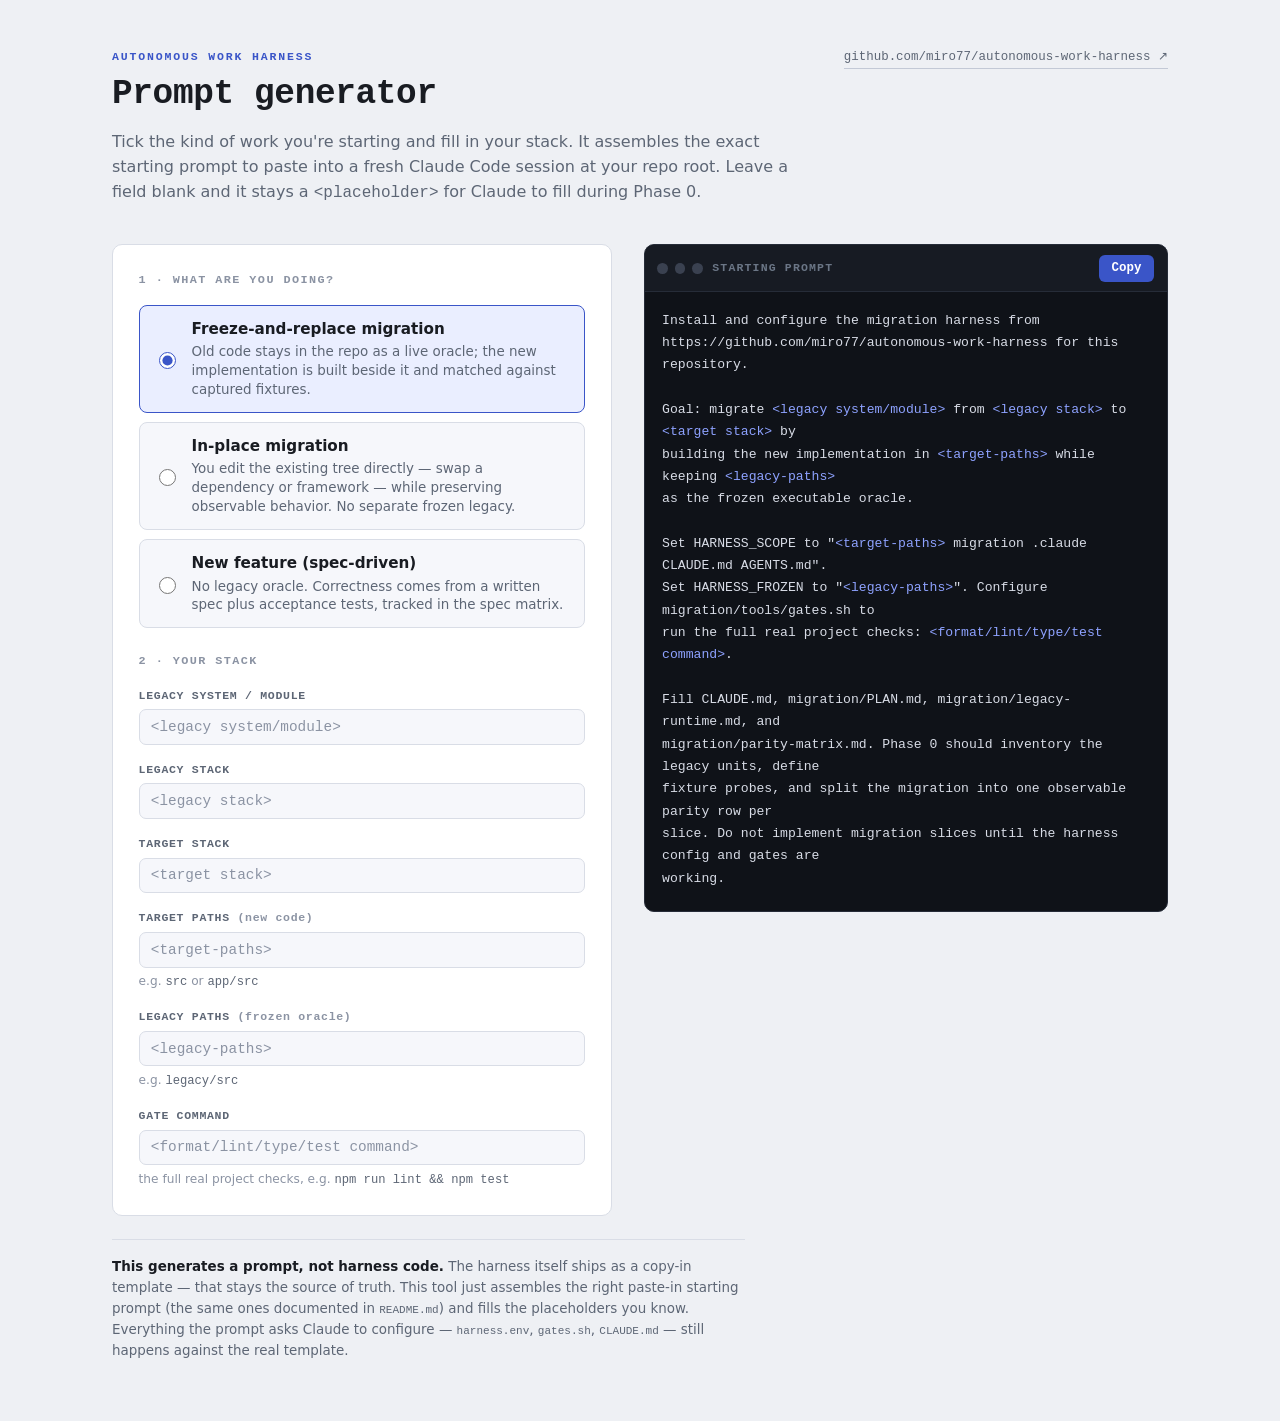
==== prompt-generator.html @ 04c94ac2 "Add migration-harness prompt generator page Self-contained interactive tool served at /prompt-genera" ====
<!doctype html>
<html lang="en">
<head>
<meta charset="utf-8">
<meta name="viewport" content="width=device-width, initial-scale=1">
<title>Harness prompt generator</title>
<style>
  /* ---- Tokens ------------------------------------------------------ */
  :root {
    --ground:   #eef0f4;
    --surface:  #ffffff;
    --field:    #f6f7fb;
    --ink:      #191c22;
    --muted:    #5d6675;
    --faint:    #8b93a3;
    --border:   #d9dde6;
    --border-strong: #c3c9d6;
    --accent:   #3a55c8;
    --accent-soft: #eaeeff;
    --accent-ink: #ffffff;
    --danger:   #c2413a;
    /* terminal card — deliberately dark in both themes */
    --term-bg:  #0f1218;
    --term-panel: #171b23;
    --term-ink: #d8dce6;
    --term-faint: #6b7686;
    --term-accent: #8ea2ff;
    --term-border: #262c38;

    --mono: ui-monospace, "SF Mono", "Cascadia Code", "JetBrains Mono", Menlo, Consolas, monospace;
    --sans: system-ui, -apple-system, Segoe UI, Roboto, Helvetica, Arial, sans-serif;
    --maxw: 1120px;
    --radius: 10px;
  }
  @media (prefers-color-scheme: dark) {
    :root {
      --ground:   #0f1117;
      --surface:  #171a21;
      --field:    #1d212a;
      --ink:      #e7e9ee;
      --muted:    #99a2b1;
      --faint:    #69707f;
      --border:   #2a2f3a;
      --border-strong: #39404d;
      --accent:   #8298ff;
      --accent-soft: #1f2740;
      --accent-ink: #0f1218;
      --danger:   #e0736c;
    }
  }
  :root[data-theme="light"] {
    --ground:#eef0f4; --surface:#ffffff; --field:#f6f7fb; --ink:#191c22;
    --muted:#5d6675; --faint:#8b93a3; --border:#d9dde6; --border-strong:#c3c9d6;
    --accent:#3a55c8; --accent-soft:#eaeeff; --accent-ink:#ffffff; --danger:#c2413a;
  }
  :root[data-theme="dark"] {
    --ground:#0f1117; --surface:#171a21; --field:#1d212a; --ink:#e7e9ee;
    --muted:#99a2b1; --faint:#69707f; --border:#2a2f3a; --border-strong:#39404d;
    --accent:#8298ff; --accent-soft:#1f2740; --accent-ink:#0f1218; --danger:#e0736c;
  }

  * { box-sizing: border-box; }
  html { -webkit-text-size-adjust: 100%; }
  body {
    margin: 0;
    background: var(--ground);
    color: var(--ink);
    font-family: var(--sans);
    line-height: 1.55;
    -webkit-font-smoothing: antialiased;
  }
  .wrap { max-width: var(--maxw); margin: 0 auto; padding: clamp(1.25rem, 4vw, 3rem) clamp(1rem, 4vw, 2rem) 3rem; }

  /* ---- Header ------------------------------------------------------ */
  header { display: flex; flex-wrap: wrap; align-items: baseline; gap: .5rem 1rem; margin-bottom: .35rem; }
  .eyebrow {
    font-family: var(--mono); font-size: .72rem; letter-spacing: .16em; text-transform: uppercase;
    color: var(--accent); font-weight: 600;
  }
  h1 {
    font-family: var(--mono); font-weight: 600; font-size: clamp(1.5rem, 3.6vw, 2.15rem);
    letter-spacing: -.01em; margin: .1rem 0 0; text-wrap: balance; flex: 1 1 auto;
  }
  .repo-link {
    font-family: var(--mono); font-size: .78rem; color: var(--muted);
    text-decoration: none; border-bottom: 1px solid var(--border-strong); padding-bottom: 1px;
    white-space: nowrap;
  }
  .repo-link:hover { color: var(--accent); border-color: var(--accent); }
  .lead { color: var(--muted); max-width: 68ch; margin: .6rem 0 0; font-size: 1rem; }

  /* ---- Two-pane layout -------------------------------------------- */
  .panes { display: grid; grid-template-columns: minmax(0, 1fr) minmax(0, 1.05fr); gap: clamp(1rem, 3vw, 2rem); margin-top: clamp(1.5rem, 4vw, 2.4rem); align-items: start; }
  @media (max-width: 860px) { .panes { grid-template-columns: 1fr; } }

  .card {
    background: var(--surface); border: 1px solid var(--border); border-radius: var(--radius);
    padding: clamp(1.1rem, 3vw, 1.6rem);
  }
  .panel-title {
    font-family: var(--mono); font-size: .74rem; letter-spacing: .12em; text-transform: uppercase;
    color: var(--faint); font-weight: 600; margin: 0 0 1rem;
  }

  /* ---- Mode selector ---------------------------------------------- */
  .modes { display: grid; gap: .6rem; margin-bottom: 1.5rem; }
  .mode {
    display: grid; grid-template-columns: auto 1fr; gap: .1rem .8rem; align-items: start;
    border: 1px solid var(--border); border-radius: 8px; padding: .75rem .9rem;
    cursor: pointer; transition: border-color .12s, background .12s;
    background: var(--field);
  }
  .mode:hover { border-color: var(--border-strong); }
  .mode input { grid-row: 1 / 3; align-self: center; accent-color: var(--accent); width: 1.05rem; height: 1.05rem; }
  .mode .m-name { font-weight: 600; font-size: .95rem; }
  .mode .m-desc { grid-column: 2; color: var(--muted); font-size: .84rem; line-height: 1.4; }
  .mode:has(input:checked) { border-color: var(--accent); background: var(--accent-soft); }
  .mode:has(input:focus-visible) { outline: 2px solid var(--accent); outline-offset: 2px; }

  /* ---- Fields ------------------------------------------------------ */
  .fields[hidden] { display: none; }
  .field { display: grid; gap: .3rem; margin-bottom: 1rem; }
  .field:last-child { margin-bottom: 0; }
  .field label {
    font-family: var(--mono); font-size: .72rem; letter-spacing: .06em; text-transform: uppercase;
    color: var(--muted); font-weight: 600;
  }
  .field input {
    font-family: var(--mono); font-size: .9rem; color: var(--ink);
    background: var(--field); border: 1px solid var(--border); border-radius: 7px;
    padding: .55rem .7rem; width: 100%;
  }
  .field input::placeholder { color: var(--faint); }
  .field input:focus-visible { outline: 2px solid var(--accent); outline-offset: 1px; border-color: var(--accent); }
  .field .hint { font-size: .76rem; color: var(--faint); }
  .field .hint code { font-family: var(--mono); color: var(--muted); }

  /* ---- Terminal output card --------------------------------------- */
  .term {
    background: var(--term-bg); border: 1px solid var(--term-border); border-radius: var(--radius);
    overflow: hidden; position: sticky; top: 1rem;
  }
  @media (max-width: 860px) { .term { position: static; } }
  .term-bar {
    display: flex; align-items: center; gap: .6rem;
    padding: .6rem .8rem; background: var(--term-panel); border-bottom: 1px solid var(--term-border);
  }
  .dots { display: flex; gap: .4rem; }
  .dots i { width: .68rem; height: .68rem; border-radius: 50%; background: #3a4150; display: block; }
  .term-name {
    font-family: var(--mono); font-size: .72rem; letter-spacing: .1em; text-transform: uppercase;
    color: var(--term-faint); font-weight: 600;
  }
  .copy {
    margin-left: auto; font-family: var(--mono); font-size: .78rem; font-weight: 600;
    color: var(--accent-ink); background: var(--accent); border: 0; border-radius: 6px;
    padding: .4rem .8rem; cursor: pointer; transition: filter .12s, transform .05s;
  }
  .copy:hover { filter: brightness(1.08); }
  .copy:active { transform: translateY(1px); }
  .copy:focus-visible { outline: 2px solid var(--term-accent); outline-offset: 2px; }
  .copy.ok { background: #2f9e57; }

  pre.out {
    margin: 0; padding: 1.1rem 1.1rem 1.3rem; overflow-x: auto;
    font-family: var(--mono); font-size: .82rem; line-height: 1.7; color: var(--term-ink);
    white-space: pre-wrap; word-break: break-word; tab-size: 2;
  }
  pre.out .ph { color: var(--term-accent); }  /* unfilled <...> placeholders */

  .note {
    margin-top: 1.4rem; padding-top: 1.1rem; border-top: 1px solid var(--border);
    color: var(--muted); font-size: .84rem; max-width: 74ch;
  }
  .note strong { color: var(--ink); font-weight: 600; }
  .note code { font-family: var(--mono); font-size: .82em; color: var(--muted); }

  @media (prefers-reduced-motion: reduce) { * { transition: none !important; } }
</style>
</head>
<body>
<div class="wrap">
  <header>
    <div style="flex:1 1 auto">
      <div class="eyebrow">Autonomous work harness</div>
      <h1>Prompt generator</h1>
    </div>
    <a class="repo-link" href="https://github.com/miro77/autonomous-work-harness" target="_blank" rel="noopener">github.com/miro77/autonomous-work-harness ↗</a>
  </header>
  <p class="lead">
    Tick the kind of work you're starting and fill in your stack. It assembles the
    exact starting prompt to paste into a fresh Claude&nbsp;Code session at your
    repo root. Leave a field blank and it stays a <code>&lt;placeholder&gt;</code>
    for Claude to fill during Phase&nbsp;0.
  </p>

  <div class="panes">
    <!-- Left: form -->
    <section class="card" aria-label="Configure">
      <p class="panel-title">1 · What are you doing?</p>
      <div class="modes" role="radiogroup" aria-label="Migration type">
        <label class="mode">
          <input type="radio" name="mode" value="freeze" checked>
          <span class="m-name">Freeze-and-replace migration</span>
          <span class="m-desc">Old code stays in the repo as a live oracle; the new implementation is built beside it and matched against captured fixtures.</span>
        </label>
        <label class="mode">
          <input type="radio" name="mode" value="inplace">
          <span class="m-name">In-place migration</span>
          <span class="m-desc">You edit the existing tree directly — swap a dependency or framework — while preserving observable behavior. No separate frozen legacy.</span>
        </label>
        <label class="mode">
          <input type="radio" name="mode" value="feature">
          <span class="m-name">New feature (spec-driven)</span>
          <span class="m-desc">No legacy oracle. Correctness comes from a written spec plus acceptance tests, tracked in the spec matrix.</span>
        </label>
      </div>

      <p class="panel-title">2 · Your stack</p>

      <!-- Freeze fields -->
      <div class="fields" data-mode="freeze">
        <div class="field">
          <label for="f-sys">Legacy system / module</label>
          <input id="f-sys" placeholder="&lt;legacy system/module&gt;">
        </div>
        <div class="field">
          <label for="f-lstack">Legacy stack</label>
          <input id="f-lstack" placeholder="&lt;legacy stack&gt;">
        </div>
        <div class="field">
          <label for="f-tstack">Target stack</label>
          <input id="f-tstack" placeholder="&lt;target stack&gt;">
        </div>
        <div class="field">
          <label for="f-tpaths">Target paths <span style="text-transform:none;color:var(--faint)">(new code)</span></label>
          <input id="f-tpaths" placeholder="&lt;target-paths&gt;">
          <span class="hint">e.g. <code>src</code> or <code>app/src</code></span>
        </div>
        <div class="field">
          <label for="f-lpaths">Legacy paths <span style="text-transform:none;color:var(--faint)">(frozen oracle)</span></label>
          <input id="f-lpaths" placeholder="&lt;legacy-paths&gt;">
          <span class="hint">e.g. <code>legacy/src</code></span>
        </div>
        <div class="field">
          <label for="f-gate">Gate command</label>
          <input id="f-gate" placeholder="&lt;format/lint/type/test command&gt;">
          <span class="hint">the full real project checks, e.g. <code>npm run lint && npm test</code></span>
        </div>
      </div>

      <!-- In-place fields -->
      <div class="fields" data-mode="inplace" hidden>
        <div class="field">
          <label for="i-spaths">Source paths <span style="text-transform:none;color:var(--faint)">(edited in place)</span></label>
          <input id="i-spaths" placeholder="&lt;source-paths&gt;">
          <span class="hint">e.g. <code>src</code></span>
        </div>
        <div class="field">
          <label for="i-old">From <span style="text-transform:none;color:var(--faint)">(old dep / framework / runtime)</span></label>
          <input id="i-old" placeholder="&lt;old dependency/framework/runtime&gt;">
        </div>
        <div class="field">
          <label for="i-new">To <span style="text-transform:none;color:var(--faint)">(new dep / framework / runtime)</span></label>
          <input id="i-new" placeholder="&lt;new dependency/framework/runtime&gt;">
        </div>
        <div class="field">
          <label for="i-gate">Gate command</label>
          <input id="i-gate" placeholder="&lt;format/lint/type/test command&gt;">
          <span class="hint">the full real project checks, e.g. <code>make check</code></span>
        </div>
      </div>

      <!-- Feature fields -->
      <div class="fields" data-mode="feature" hidden>
        <div class="field">
          <label for="x-feat">Feature name</label>
          <input id="x-feat" placeholder="&lt;feature name&gt;">
        </div>
        <div class="field">
          <label for="x-users">For <span style="text-transform:none;color:var(--faint)">(users / callers)</span></label>
          <input id="x-users" placeholder="&lt;users/callers&gt;">
        </div>
        <div class="field">
          <label for="x-spaths">Source paths</label>
          <input id="x-spaths" placeholder="&lt;source-paths&gt;">
          <span class="hint">e.g. <code>src</code></span>
        </div>
        <div class="field">
          <label for="x-gate">Gate command</label>
          <input id="x-gate" placeholder="&lt;format/lint/type/test command&gt;">
          <span class="hint">existing suite + new acceptance tests, e.g. <code>pytest</code></span>
        </div>
      </div>
    </section>

    <!-- Right: output -->
    <section class="term" aria-label="Generated prompt">
      <div class="term-bar">
        <span class="dots"><i></i><i></i><i></i></span>
        <span class="term-name">Starting prompt</span>
        <button class="copy" id="copy" type="button">Copy</button>
      </div>
      <pre class="out" id="out" tabindex="0"></pre>
    </section>
  </div>

  <p class="note">
    <strong>This generates a prompt, not harness code.</strong> The harness itself
    ships as a copy-in template — that stays the source of truth. This tool just
    assembles the right paste-in starting prompt (the same ones documented in
    <code>README.md</code>) and fills the placeholders you know. Everything the
    prompt asks Claude to configure — <code>harness.env</code>,
    <code>gates.sh</code>, <code>CLAUDE.md</code> — still happens against the real
    template.
  </p>
</div>

<script>
(function () {
  var URL = "https://github.com/miro77/autonomous-work-harness";

  // Read an input's trimmed value, or fall back to its <placeholder>.
  function val(id) {
    var el = document.getElementById(id);
    var v = (el.value || "").trim();
    return v || el.getAttribute("placeholder");
  }

  var templates = {
    freeze: function () {
      return "Install and configure the migration harness from\n" +
        URL + " for this repository.\n\n" +
        "Goal: migrate " + val("f-sys") + " from " + val("f-lstack") + " to " + val("f-tstack") + " by\n" +
        "building the new implementation in " + val("f-tpaths") + " while keeping " + val("f-lpaths") + "\n" +
        "as the frozen executable oracle.\n\n" +
        "Set HARNESS_SCOPE to \"" + val("f-tpaths") + " migration .claude CLAUDE.md AGENTS.md\".\n" +
        "Set HARNESS_FROZEN to \"" + val("f-lpaths") + "\". Configure migration/tools/gates.sh to\n" +
        "run the full real project checks: " + val("f-gate") + ".\n\n" +
        "Fill CLAUDE.md, migration/PLAN.md, migration/legacy-runtime.md, and\n" +
        "migration/parity-matrix.md. Phase 0 should inventory the legacy units, define\n" +
        "fixture probes, and split the migration into one observable parity row per\n" +
        "slice. Do not implement migration slices until the harness config and gates are\n" +
        "working.";
    },
    inplace: function () {
      return "Configure the migration harness from\n" +
        URL + " for an in-place migration.\n\n" +
        "Goal: transform " + val("i-spaths") + " from " + val("i-old") + " to\n" +
        val("i-new") + " without changing observable behavior.\n\n" +
        "Set HARNESS_SCOPE to \"" + val("i-spaths") + " migration .claude CLAUDE.md AGENTS.md\".\n" +
        "Leave HARNESS_FROZEN empty because there is no separate legacy tree to freeze.\n" +
        "Before editing each unit, capture its current behavior as fixtures from the base\n" +
        "commit using probes in migration/fixtures/ or probes/. Configure\n" +
        "migration/tools/gates.sh to run the full real project checks:\n" +
        val("i-gate") + ".\n\n" +
        "Fill CLAUDE.md and migration/parity-matrix.md so each row names one behavior to\n" +
        "preserve, the fixture/probe that captures it, and the source paths to edit.\n" +
        "Work one row at a time; no success claim without gates and fresh-context audit.";
    },
    feature: function () {
      return "Use the feature profile of the harness from\n" +
        URL + " to build " + val("x-feat") + ".\n\n" +
        "Goal: add " + val("x-feat") + " for " + val("x-users") + ". Correctness is the written spec,\n" +
        "not legacy parity.\n\n" +
        "Rename template/CLAUDE-feature.md to CLAUDE.md. Use migration/spec-matrix.md as\n" +
        "the status board and leave HARNESS_FROZEN empty. Set HARNESS_SCOPE to\n" +
        "\"" + val("x-spaths") + " migration .claude CLAUDE.md AGENTS.md\". Configure\n" +
        "migration/tools/gates.sh to run the full existing suite plus the new acceptance\n" +
        "tests: " + val("x-gate") + ".\n\n" +
        "During Phase 0, break the feature into one row per observable acceptance\n" +
        "criterion. Write or name the acceptance test for each row before implementation.\n" +
        "Use spec-auditor for fresh-context audits. Keep the existing suite green on\n" +
        "every slice.";
    }
  };

  var out = document.getElementById("out");

  function currentMode() {
    return document.querySelector('input[name="mode"]:checked').value;
  }

  // Render into <pre>, highlighting any remaining <...> placeholders.
  function render() {
    var text = templates[currentMode()]();
    out.textContent = "";
    var re = /<[^>\n]+>/g, last = 0, m;
    while ((m = re.exec(text)) !== null) {
      if (m.index > last) out.appendChild(document.createTextNode(text.slice(last, m.index)));
      var span = document.createElement("span");
      span.className = "ph";
      span.textContent = m[0];
      out.appendChild(span);
      last = re.lastIndex;
    }
    if (last < text.length) out.appendChild(document.createTextNode(text.slice(last)));
  }

  // Swap visible fieldset with the mode.
  function syncFields() {
    var mode = currentMode();
    document.querySelectorAll(".fields").forEach(function (f) {
      f.hidden = f.getAttribute("data-mode") !== mode;
    });
  }

  document.addEventListener("input", render);
  document.querySelectorAll('input[name="mode"]').forEach(function (r) {
    r.addEventListener("change", function () { syncFields(); render(); });
  });

  var copyBtn = document.getElementById("copy");
  copyBtn.addEventListener("click", function () {
    var text = out.textContent;
    var done = function () {
      copyBtn.textContent = "Copied ✓";
      copyBtn.classList.add("ok");
      setTimeout(function () { copyBtn.textContent = "Copy"; copyBtn.classList.remove("ok"); }, 1600);
    };
    if (navigator.clipboard && navigator.clipboard.writeText) {
      navigator.clipboard.writeText(text).then(done, fallback);
    } else { fallback(); }
    function fallback() {
      var r = document.createRange(); r.selectNodeContents(out);
      var sel = window.getSelection(); sel.removeAllRanges(); sel.addRange(r);
      try { document.execCommand("copy"); done(); } catch (e) {}
      sel.removeAllRanges();
    }
  });

  syncFields();
  render();
})();
</script>
</body>
</html>
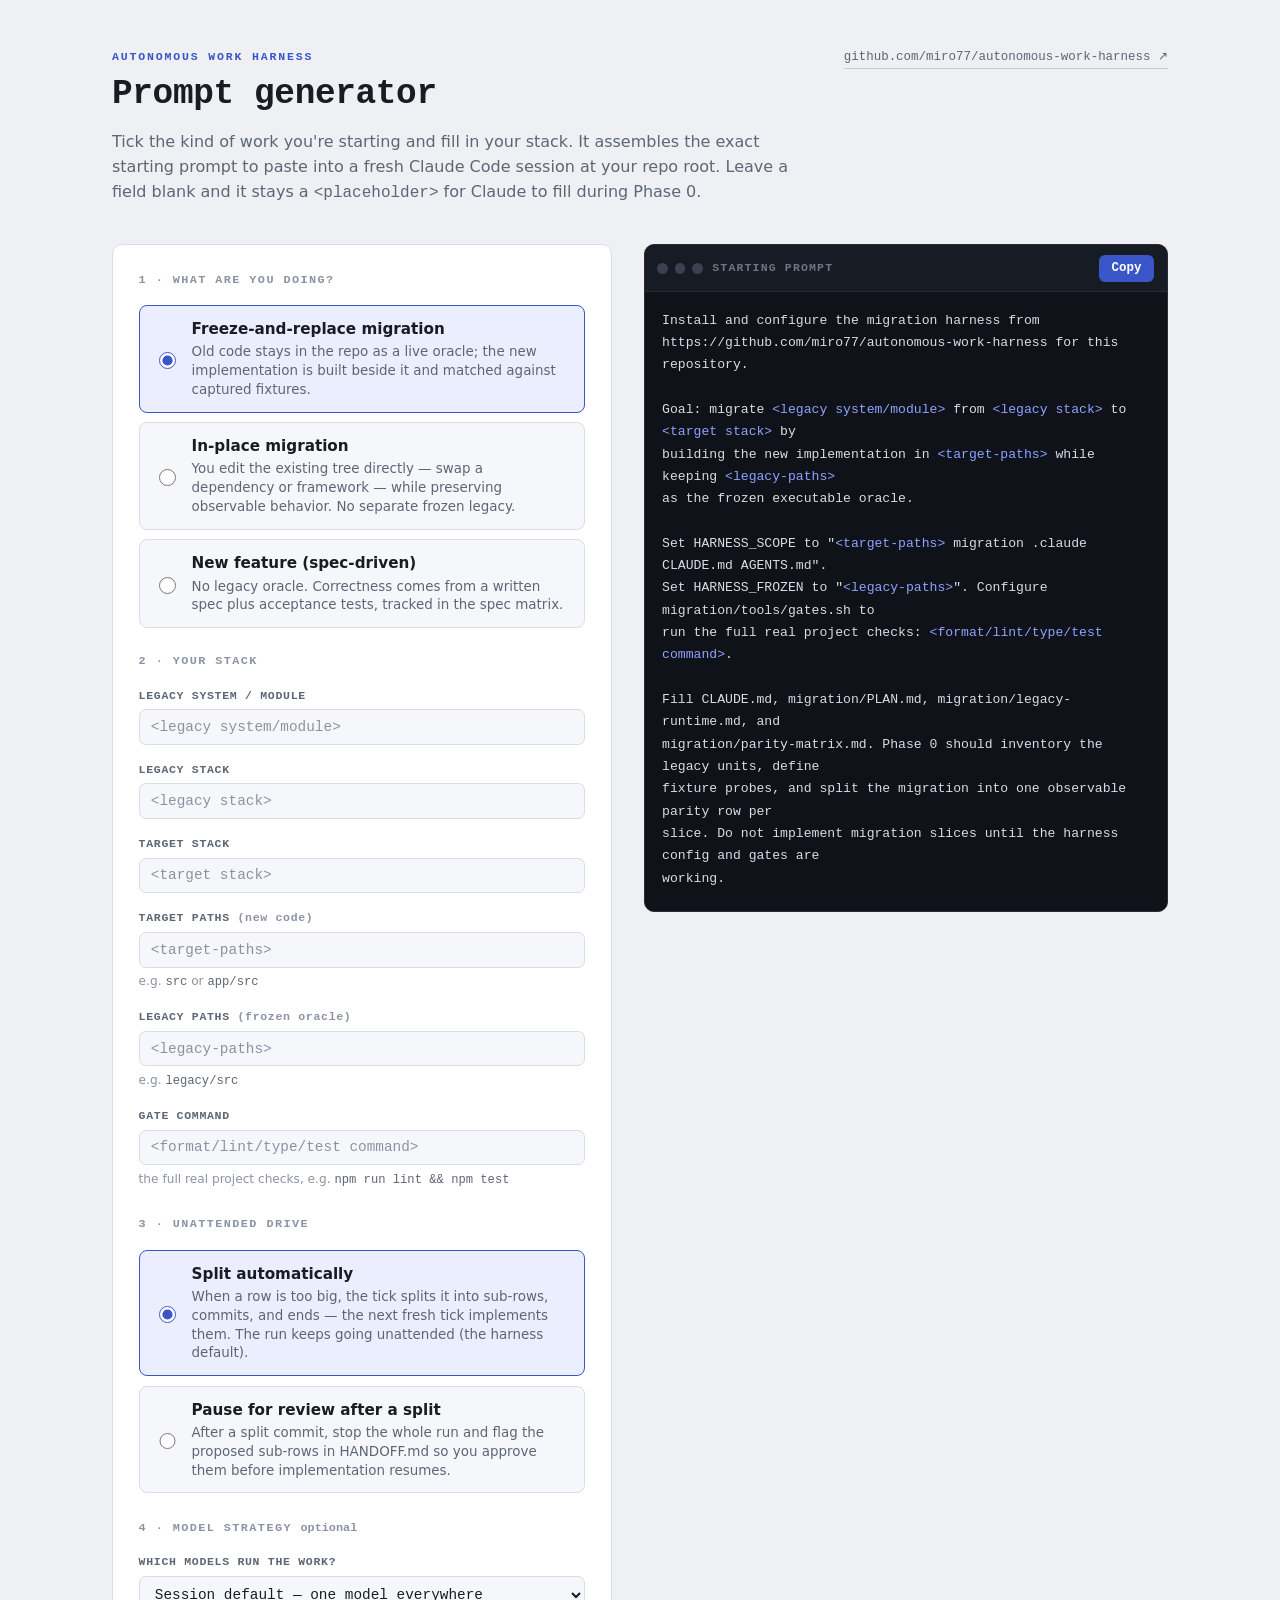
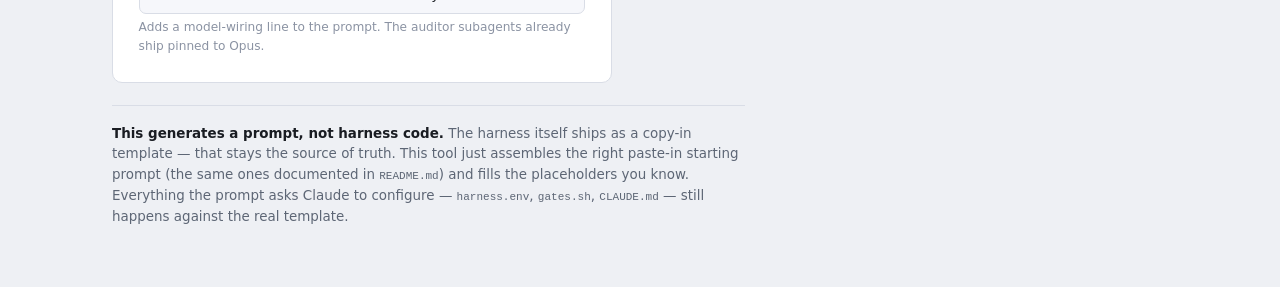
==== commit c114af9b: "Update prompt generator to current harness version Sync with miro77/autonomous-work-harness: adds th" ====
--- a/prompt-generator.html
+++ b/prompt-generator.html
@@ -132,6 +132,12 @@
   }
   .field input::placeholder { color: var(--faint); }
   .field input:focus-visible { outline: 2px solid var(--accent); outline-offset: 1px; border-color: var(--accent); }
+  .field select {
+    font-family: var(--mono); font-size: .9rem; color: var(--ink);
+    background: var(--field); border: 1px solid var(--border); border-radius: 7px;
+    padding: .55rem .7rem; width: 100%; cursor: pointer;
+  }
+  .field select:focus-visible { outline: 2px solid var(--accent); outline-offset: 1px; border-color: var(--accent); }
   .field .hint { font-size: .76rem; color: var(--faint); }
   .field .hint code { font-family: var(--mono); color: var(--muted); }
 
@@ -291,6 +297,33 @@
           <input id="x-gate" placeholder="&lt;format/lint/type/test command&gt;">
           <span class="hint">existing suite + new acceptance tests, e.g. <code>pytest</code></span>
         </div>
+      </div>
+
+      <p class="panel-title" style="margin-top:1.6rem">3 · Unattended drive</p>
+      <div class="modes" role="radiogroup" aria-label="Split handling">
+        <label class="mode">
+          <input type="radio" name="split" value="auto" checked>
+          <span class="m-name">Split automatically</span>
+          <span class="m-desc">When a row is too big, the tick splits it into sub-rows, commits, and ends — the next fresh tick implements them. The run keeps going unattended (the harness default).</span>
+        </label>
+        <label class="mode">
+          <input type="radio" name="split" value="human">
+          <span class="m-name">Pause for review after a split</span>
+          <span class="m-desc">After a split commit, stop the whole run and flag the proposed sub-rows in HANDOFF.md so you approve them before implementation resumes.</span>
+        </label>
+      </div>
+
+      <p class="panel-title" style="margin-top:1.6rem">4 · Model strategy <span style="text-transform:none;letter-spacing:0;color:var(--faint)">optional</span></p>
+      <div class="field">
+        <label for="model">Which models run the work?</label>
+        <select id="model">
+          <option value="">Session default — one model everywhere</option>
+          <option value="split">Split: Sonnet build · Opus audit + plan (recommended)</option>
+          <option value="opusplan">opusplan hybrid — leans interactive</option>
+          <option value="opus">All Opus — max quality</option>
+          <option value="haiku">All Haiku — cheapest &amp; fastest</option>
+        </select>
+        <span class="hint">Adds a model-wiring line to the prompt. The auditor subagents already ship pinned to Opus.</span>
       </div>
     </section>
 
@@ -375,15 +408,58 @@
     }
   };
 
+  // Appended only for the human-gated split policy — an override of the harness
+  // default (which lets the unattended drive flow into sub-rows across ticks).
+  var SPLIT_HUMAN =
+    "\n\nSplit policy: if a slice is split-required, split it into sub-rows and commit\n" +
+    "the split as usual, then treat that split as a clean TERMINATION-style stop —\n" +
+    "write migration/HANDOFF.md listing the proposed sub-rows for review and end the\n" +
+    "run. Do NOT park mid-tick waiting for input, and do not implement the sub-rows\n" +
+    "until a human has approved them and resumed the drive. (By default the run would\n" +
+    "continue into the sub-rows on the next fresh tick without stopping.)";
+
+  // Model-wiring line appended per strategy. "" (session default) adds nothing,
+  // keeping the default output identical to the canonical README prompts.
+  var MODEL = {
+    "": "",
+    split:
+      "\n\nModel strategy (split): run implementation slices on Sonnet — set model to\n" +
+      "sonnet in settings.json, or pass --model sonnet to the driver. Keep the\n" +
+      "parity-auditor, spec-auditor and legacy-analyst subagents pinned to Opus (the\n" +
+      "model: field in .claude/agents/*.md) so the fresh-context audit stays sharp. Run\n" +
+      "Phase 0 — inventory, slicing, matrix — once on Opus (--model opus) before driving.",
+    opusplan:
+      "\n\nModel strategy (opusplan): set the session model to opusplan so implementation\n" +
+      "runs on Sonnet and Opus is consulted for planning. Note opusplan's planning\n" +
+      "escalation is tuned for interactive plan mode and is less predictable in headless\n" +
+      "--drive runs; prefer the explicit split for unattended use.",
+    opus:
+      "\n\nModel strategy: run implementation and the auditor subagents on Opus (--model\n" +
+      "opus, or model opus in settings.json). Highest quality, highest cost.",
+    haiku:
+      "\n\nModel strategy: run implementation on Haiku (--model haiku) for the fastest,\n" +
+      "cheapest passes, leaning on the gates and fixtures as the safety net. Keep the\n" +
+      "auditor subagents on Opus (model: opus in .claude/agents/*.md) so correctness\n" +
+      "review stays strong."
+  };
+
   var out = document.getElementById("out");
 
   function currentMode() {
     return document.querySelector('input[name="mode"]:checked').value;
+  }
+  function currentSplit() {
+    return document.querySelector('input[name="split"]:checked').value;
+  }
+  function currentModel() {
+    return document.getElementById("model").value;
   }
 
   // Render into <pre>, highlighting any remaining <...> placeholders.
   function render() {
     var text = templates[currentMode()]();
+    text += MODEL[currentModel()] || "";
+    if (currentSplit() === "human") text += SPLIT_HUMAN;
     out.textContent = "";
     var re = /<[^>\n]+>/g, last = 0, m;
     while ((m = re.exec(text)) !== null) {
@@ -409,6 +485,10 @@
   document.querySelectorAll('input[name="mode"]').forEach(function (r) {
     r.addEventListener("change", function () { syncFields(); render(); });
   });
+  document.querySelectorAll('input[name="split"]').forEach(function (r) {
+    r.addEventListener("change", render);
+  });
+  document.getElementById("model").addEventListener("change", render);
 
   var copyBtn = document.getElementById("copy");
   copyBtn.addEventListener("click", function () {
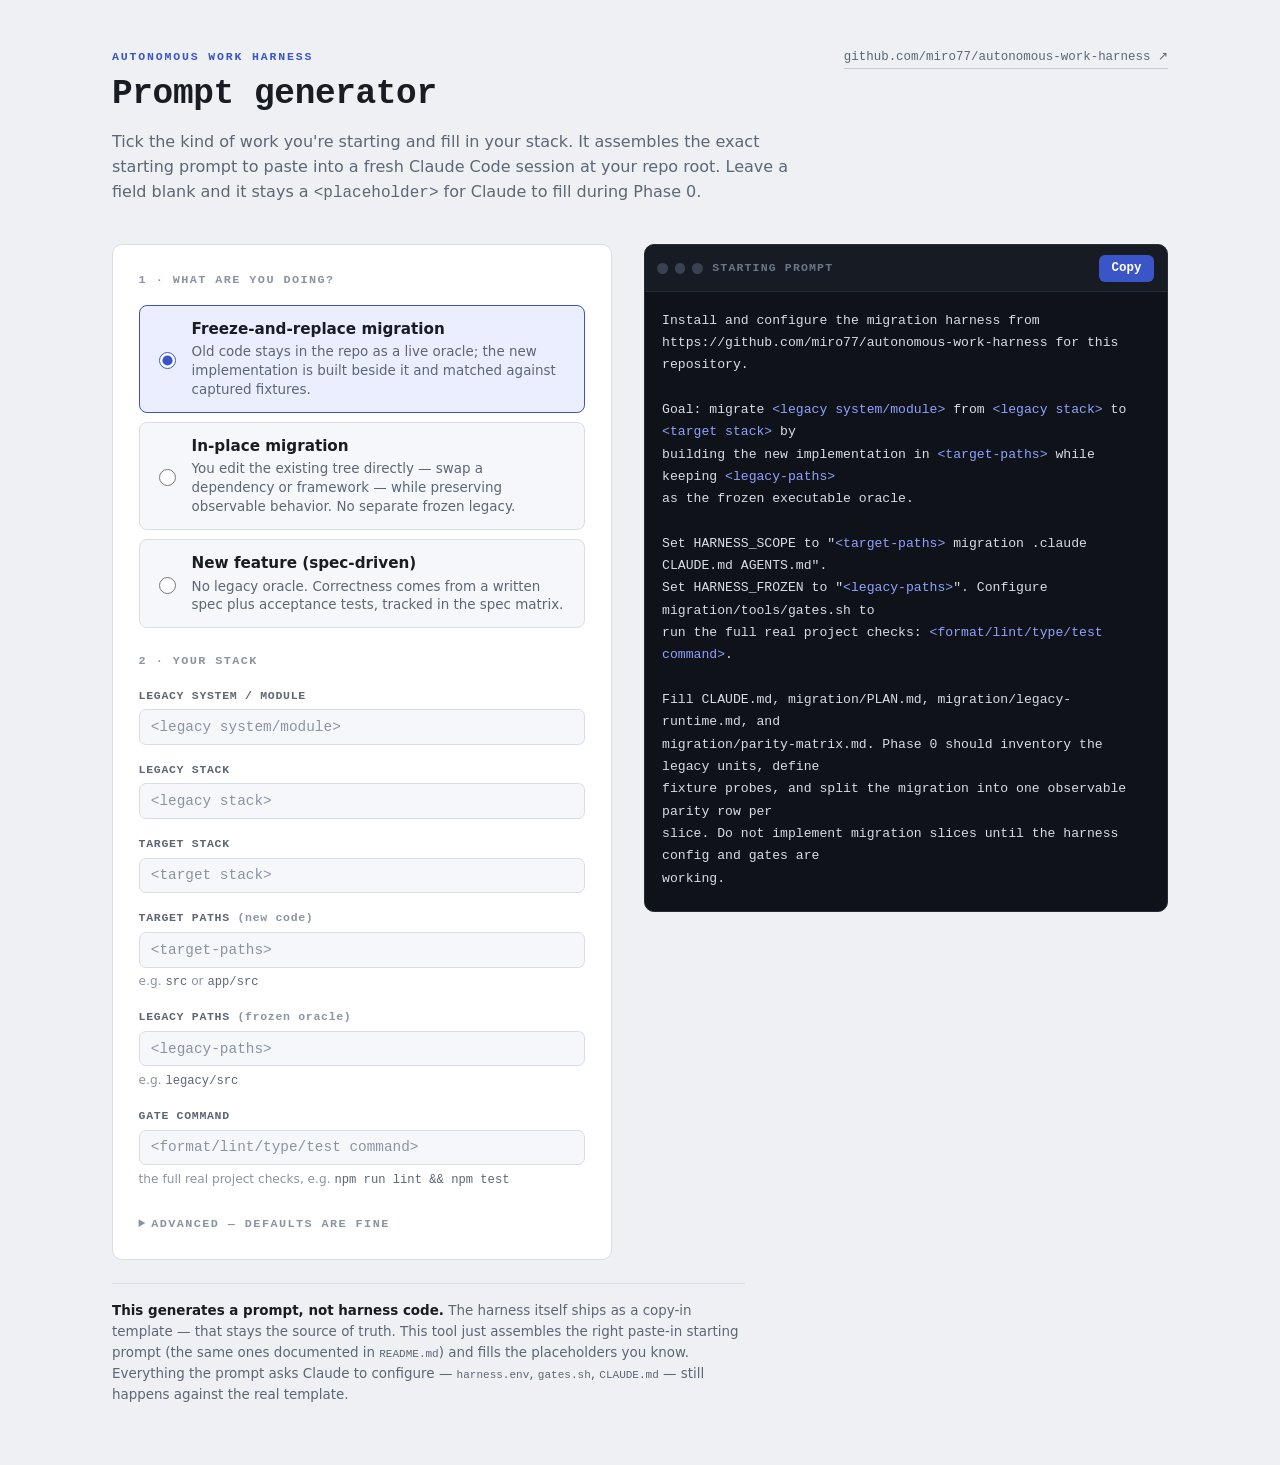
==== commit bb108fa6: "Simplify prompt generator: three profiles, one advanced checkbox Co-Authored-By: Claude Fable 5 <nor" ====
--- a/prompt-generator.html
+++ b/prompt-generator.html
@@ -132,14 +132,15 @@
   }
   .field input::placeholder { color: var(--faint); }
   .field input:focus-visible { outline: 2px solid var(--accent); outline-offset: 1px; border-color: var(--accent); }
-  .field select {
-    font-family: var(--mono); font-size: .9rem; color: var(--ink);
-    background: var(--field); border: 1px solid var(--border); border-radius: 7px;
-    padding: .55rem .7rem; width: 100%; cursor: pointer;
-  }
-  .field select:focus-visible { outline: 2px solid var(--accent); outline-offset: 1px; border-color: var(--accent); }
   .field .hint { font-size: .76rem; color: var(--faint); }
   .field .hint code { font-family: var(--mono); color: var(--muted); }
+
+  /* ---- Advanced (collapsed by default) ----------------------------- */
+  details.adv { margin-top: 1.6rem; }
+  details.adv summary { cursor: pointer; margin: 0; }
+  details.adv summary:focus-visible { outline: 2px solid var(--accent); outline-offset: 2px; }
+  details.adv[open] summary { margin-bottom: 1rem; }
+  .mode .m-desc code { font-family: var(--mono); font-size: .92em; }
 
   /* ---- Terminal output card --------------------------------------- */
   .term {
@@ -299,32 +300,14 @@
         </div>
       </div>
 
-      <p class="panel-title" style="margin-top:1.6rem">3 · Unattended drive</p>
-      <div class="modes" role="radiogroup" aria-label="Split handling">
+      <details class="adv">
+        <summary class="panel-title">Advanced — defaults are fine</summary>
         <label class="mode">
-          <input type="radio" name="split" value="auto" checked>
-          <span class="m-name">Split automatically</span>
-          <span class="m-desc">When a row is too big, the tick splits it into sub-rows, commits, and ends — the next fresh tick implements them. The run keeps going unattended (the harness default).</span>
+          <input type="checkbox" id="model-split">
+          <span class="m-name">Split models: Sonnet builds, Opus audits</span>
+          <span class="m-desc">Adds a model-wiring note to the prompt: implementation ticks run on Sonnet, the fresh-context auditors stay pinned to Opus, and Phase&nbsp;0 runs once on Opus. Leave off to use the session default everywhere. Anything rarer (all-Opus, Haiku passes, pausing the drive on splits) is a one-line edit to the pasted prompt — or use <code>kick-loop.sh --drive --review</code> at runtime.</span>
         </label>
-        <label class="mode">
-          <input type="radio" name="split" value="human">
-          <span class="m-name">Pause for review after a split</span>
-          <span class="m-desc">After a split commit, stop the whole run and flag the proposed sub-rows in HANDOFF.md so you approve them before implementation resumes.</span>
-        </label>
-      </div>
-
-      <p class="panel-title" style="margin-top:1.6rem">4 · Model strategy <span style="text-transform:none;letter-spacing:0;color:var(--faint)">optional</span></p>
-      <div class="field">
-        <label for="model">Which models run the work?</label>
-        <select id="model">
-          <option value="">Session default — one model everywhere</option>
-          <option value="split">Split: Sonnet build · Opus audit + plan (recommended)</option>
-          <option value="opusplan">opusplan hybrid — leans interactive</option>
-          <option value="opus">All Opus — max quality</option>
-          <option value="haiku">All Haiku — cheapest &amp; fastest</option>
-        </select>
-        <span class="hint">Adds a model-wiring line to the prompt. The auditor subagents already ship pinned to Opus.</span>
-      </div>
+      </details>
     </section>
 
     <!-- Right: output -->
@@ -408,58 +391,25 @@
     }
   };
 
-  // Appended only for the human-gated split policy — an override of the harness
-  // default (which lets the unattended drive flow into sub-rows across ticks).
-  var SPLIT_HUMAN =
-    "\n\nSplit policy: if a slice is split-required, split it into sub-rows and commit\n" +
-    "the split as usual, then treat that split as a clean TERMINATION-style stop —\n" +
-    "write migration/HANDOFF.md listing the proposed sub-rows for review and end the\n" +
-    "run. Do NOT park mid-tick waiting for input, and do not implement the sub-rows\n" +
-    "until a human has approved them and resumed the drive. (By default the run would\n" +
-    "continue into the sub-rows on the next fresh tick without stopping.)";
-
-  // Model-wiring line appended per strategy. "" (session default) adds nothing,
-  // keeping the default output identical to the canonical README prompts.
-  var MODEL = {
-    "": "",
-    split:
-      "\n\nModel strategy (split): run implementation slices on Sonnet — set model to\n" +
-      "sonnet in settings.json, or pass --model sonnet to the driver. Keep the\n" +
-      "parity-auditor, spec-auditor and legacy-analyst subagents pinned to Opus (the\n" +
-      "model: field in .claude/agents/*.md) so the fresh-context audit stays sharp. Run\n" +
-      "Phase 0 — inventory, slicing, matrix — once on Opus (--model opus) before driving.",
-    opusplan:
-      "\n\nModel strategy (opusplan): set the session model to opusplan so implementation\n" +
-      "runs on Sonnet and Opus is consulted for planning. Note opusplan's planning\n" +
-      "escalation is tuned for interactive plan mode and is less predictable in headless\n" +
-      "--drive runs; prefer the explicit split for unattended use.",
-    opus:
-      "\n\nModel strategy: run implementation and the auditor subagents on Opus (--model\n" +
-      "opus, or model opus in settings.json). Highest quality, highest cost.",
-    haiku:
-      "\n\nModel strategy: run implementation on Haiku (--model haiku) for the fastest,\n" +
-      "cheapest passes, leaning on the gates and fixtures as the safety net. Keep the\n" +
-      "auditor subagents on Opus (model: opus in .claude/agents/*.md) so correctness\n" +
-      "review stays strong."
-  };
+  // Appended only when the split-models checkbox is ticked. Unticked output
+  // stays identical to the canonical README prompts.
+  var MODEL_SPLIT =
+    "\n\nModel strategy (split): run implementation slices on Sonnet — set model to\n" +
+    "sonnet in settings.json, or pass --model sonnet to the driver. Keep the\n" +
+    "parity-auditor, spec-auditor and legacy-analyst subagents pinned to Opus (the\n" +
+    "model: field in .claude/agents/*.md) so the fresh-context audit stays sharp. Run\n" +
+    "Phase 0 — inventory, slicing, matrix — once on Opus (--model opus) before driving.";
 
   var out = document.getElementById("out");
 
   function currentMode() {
     return document.querySelector('input[name="mode"]:checked').value;
-  }
-  function currentSplit() {
-    return document.querySelector('input[name="split"]:checked').value;
-  }
-  function currentModel() {
-    return document.getElementById("model").value;
   }
 
   // Render into <pre>, highlighting any remaining <...> placeholders.
   function render() {
     var text = templates[currentMode()]();
-    text += MODEL[currentModel()] || "";
-    if (currentSplit() === "human") text += SPLIT_HUMAN;
+    if (document.getElementById("model-split").checked) text += MODEL_SPLIT;
     out.textContent = "";
     var re = /<[^>\n]+>/g, last = 0, m;
     while ((m = re.exec(text)) !== null) {
@@ -485,10 +435,6 @@
   document.querySelectorAll('input[name="mode"]').forEach(function (r) {
     r.addEventListener("change", function () { syncFields(); render(); });
   });
-  document.querySelectorAll('input[name="split"]').forEach(function (r) {
-    r.addEventListener("change", render);
-  });
-  document.getElementById("model").addEventListener("change", render);
 
   var copyBtn = document.getElementById("copy");
   copyBtn.addEventListener("click", function () {
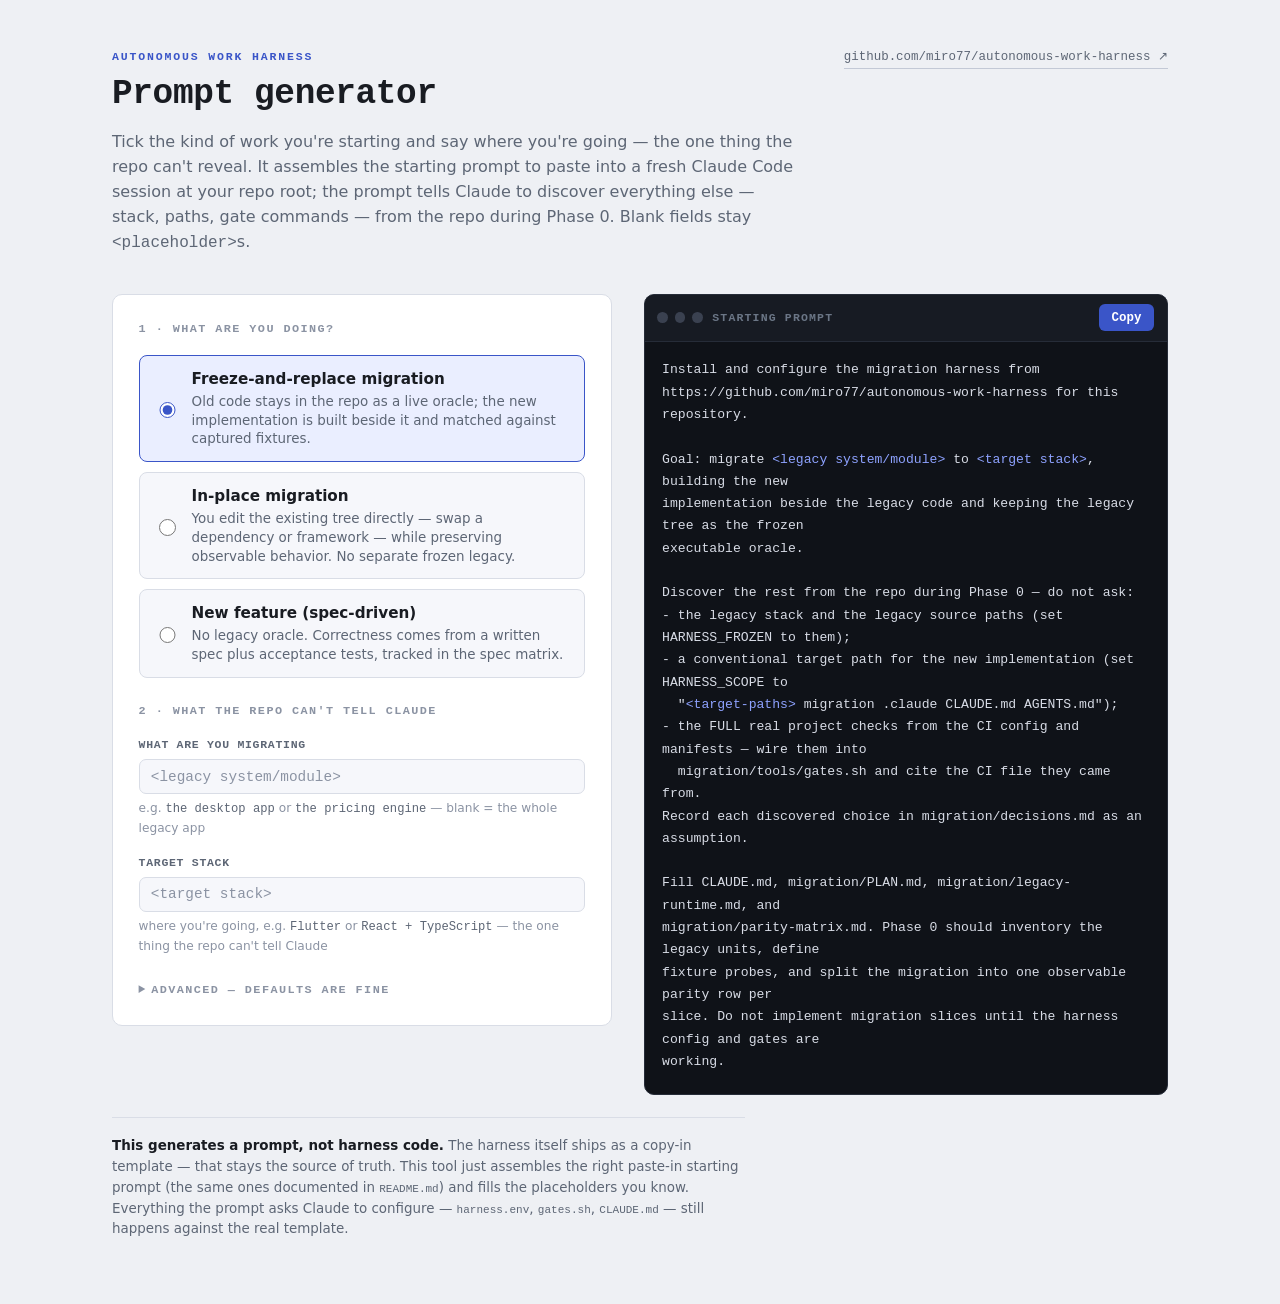
==== commit e393a14a: "Prompt generator: intent-only fields, repo discovery in the prompt Co-Authored-By: Claude Fable 5 <n" ====
--- a/prompt-generator.html
+++ b/prompt-generator.html
@@ -195,10 +195,11 @@
     <a class="repo-link" href="https://github.com/miro77/autonomous-work-harness" target="_blank" rel="noopener">github.com/miro77/autonomous-work-harness ↗</a>
   </header>
   <p class="lead">
-    Tick the kind of work you're starting and fill in your stack. It assembles the
-    exact starting prompt to paste into a fresh Claude&nbsp;Code session at your
-    repo root. Leave a field blank and it stays a <code>&lt;placeholder&gt;</code>
-    for Claude to fill during Phase&nbsp;0.
+    Tick the kind of work you're starting and say where you're going — the one
+    thing the repo can't reveal. It assembles the starting prompt to paste into
+    a fresh Claude&nbsp;Code session at your repo root; the prompt tells Claude
+    to discover everything else — stack, paths, gate commands — from the repo
+    during Phase&nbsp;0. Blank fields stay <code>&lt;placeholder&gt;</code>s.
   </p>
 
   <div class="panes">
@@ -223,80 +224,47 @@
         </label>
       </div>
 
-      <p class="panel-title">2 · Your stack</p>
-
-      <!-- Freeze fields -->
+      <p class="panel-title">2 · What the repo can't tell Claude</p>
+
+      <!-- Freeze fields: only intent — everything else is discovered from the repo -->
       <div class="fields" data-mode="freeze">
         <div class="field">
-          <label for="f-sys">Legacy system / module</label>
+          <label for="f-sys">What are you migrating</label>
           <input id="f-sys" placeholder="&lt;legacy system/module&gt;">
-        </div>
-        <div class="field">
-          <label for="f-lstack">Legacy stack</label>
-          <input id="f-lstack" placeholder="&lt;legacy stack&gt;">
+          <span class="hint">e.g. <code>the desktop app</code> or <code>the pricing engine</code> — blank = the whole legacy app</span>
         </div>
         <div class="field">
           <label for="f-tstack">Target stack</label>
           <input id="f-tstack" placeholder="&lt;target stack&gt;">
-        </div>
-        <div class="field">
-          <label for="f-tpaths">Target paths <span style="text-transform:none;color:var(--faint)">(new code)</span></label>
-          <input id="f-tpaths" placeholder="&lt;target-paths&gt;">
-          <span class="hint">e.g. <code>src</code> or <code>app/src</code></span>
-        </div>
-        <div class="field">
-          <label for="f-lpaths">Legacy paths <span style="text-transform:none;color:var(--faint)">(frozen oracle)</span></label>
-          <input id="f-lpaths" placeholder="&lt;legacy-paths&gt;">
-          <span class="hint">e.g. <code>legacy/src</code></span>
-        </div>
-        <div class="field">
-          <label for="f-gate">Gate command</label>
-          <input id="f-gate" placeholder="&lt;format/lint/type/test command&gt;">
-          <span class="hint">the full real project checks, e.g. <code>npm run lint && npm test</code></span>
+          <span class="hint">where you're going, e.g. <code>Flutter</code> or <code>React + TypeScript</code> — the one thing the repo can't tell Claude</span>
         </div>
       </div>
 
       <!-- In-place fields -->
       <div class="fields" data-mode="inplace" hidden>
         <div class="field">
-          <label for="i-spaths">Source paths <span style="text-transform:none;color:var(--faint)">(edited in place)</span></label>
-          <input id="i-spaths" placeholder="&lt;source-paths&gt;">
-          <span class="hint">e.g. <code>src</code></span>
-        </div>
-        <div class="field">
-          <label for="i-old">From <span style="text-transform:none;color:var(--faint)">(old dep / framework / runtime)</span></label>
+          <label for="i-old">Swap what</label>
           <input id="i-old" placeholder="&lt;old dependency/framework/runtime&gt;">
-        </div>
-        <div class="field">
-          <label for="i-new">To <span style="text-transform:none;color:var(--faint)">(new dep / framework / runtime)</span></label>
+          <span class="hint">e.g. <code>Moment.js</code></span>
+        </div>
+        <div class="field">
+          <label for="i-new">For what</label>
           <input id="i-new" placeholder="&lt;new dependency/framework/runtime&gt;">
-        </div>
-        <div class="field">
-          <label for="i-gate">Gate command</label>
-          <input id="i-gate" placeholder="&lt;format/lint/type/test command&gt;">
-          <span class="hint">the full real project checks, e.g. <code>make check</code></span>
+          <span class="hint">e.g. <code>date-fns</code></span>
         </div>
       </div>
 
       <!-- Feature fields -->
       <div class="fields" data-mode="feature" hidden>
         <div class="field">
-          <label for="x-feat">Feature name</label>
+          <label for="x-feat">Feature</label>
           <input id="x-feat" placeholder="&lt;feature name&gt;">
+          <span class="hint">e.g. <code>CSV export</code></span>
         </div>
         <div class="field">
           <label for="x-users">For <span style="text-transform:none;color:var(--faint)">(users / callers)</span></label>
           <input id="x-users" placeholder="&lt;users/callers&gt;">
-        </div>
-        <div class="field">
-          <label for="x-spaths">Source paths</label>
-          <input id="x-spaths" placeholder="&lt;source-paths&gt;">
-          <span class="hint">e.g. <code>src</code></span>
-        </div>
-        <div class="field">
-          <label for="x-gate">Gate command</label>
-          <input id="x-gate" placeholder="&lt;format/lint/type/test command&gt;">
-          <span class="hint">existing suite + new acceptance tests, e.g. <code>pytest</code></span>
+          <span class="hint">e.g. <code>analysts</code> or <code>the reporting service</code></span>
         </div>
       </div>
 
@@ -347,12 +315,16 @@
     freeze: function () {
       return "Install and configure the migration harness from\n" +
         URL + " for this repository.\n\n" +
-        "Goal: migrate " + val("f-sys") + " from " + val("f-lstack") + " to " + val("f-tstack") + " by\n" +
-        "building the new implementation in " + val("f-tpaths") + " while keeping " + val("f-lpaths") + "\n" +
-        "as the frozen executable oracle.\n\n" +
-        "Set HARNESS_SCOPE to \"" + val("f-tpaths") + " migration .claude CLAUDE.md AGENTS.md\".\n" +
-        "Set HARNESS_FROZEN to \"" + val("f-lpaths") + "\". Configure migration/tools/gates.sh to\n" +
-        "run the full real project checks: " + val("f-gate") + ".\n\n" +
+        "Goal: migrate " + val("f-sys") + " to " + val("f-tstack") + ", building the new\n" +
+        "implementation beside the legacy code and keeping the legacy tree as the frozen\n" +
+        "executable oracle.\n\n" +
+        "Discover the rest from the repo during Phase 0 — do not ask:\n" +
+        "- the legacy stack and the legacy source paths (set HARNESS_FROZEN to them);\n" +
+        "- a conventional target path for the new implementation (set HARNESS_SCOPE to\n" +
+        "  \"<target-paths> migration .claude CLAUDE.md AGENTS.md\");\n" +
+        "- the FULL real project checks from the CI config and manifests — wire them into\n" +
+        "  migration/tools/gates.sh and cite the CI file they came from.\n" +
+        "Record each discovered choice in migration/decisions.md as an assumption.\n\n" +
         "Fill CLAUDE.md, migration/PLAN.md, migration/legacy-runtime.md, and\n" +
         "migration/parity-matrix.md. Phase 0 should inventory the legacy units, define\n" +
         "fixture probes, and split the migration into one observable parity row per\n" +
@@ -362,14 +334,17 @@
     inplace: function () {
       return "Configure the migration harness from\n" +
         URL + " for an in-place migration.\n\n" +
-        "Goal: transform " + val("i-spaths") + " from " + val("i-old") + " to\n" +
+        "Goal: transform the existing code from " + val("i-old") + " to\n" +
         val("i-new") + " without changing observable behavior.\n\n" +
-        "Set HARNESS_SCOPE to \"" + val("i-spaths") + " migration .claude CLAUDE.md AGENTS.md\".\n" +
-        "Leave HARNESS_FROZEN empty because there is no separate legacy tree to freeze.\n" +
+        "Discover the rest from the repo during Phase 0 — do not ask:\n" +
+        "- the source paths that use " + val("i-old") + " (set\n" +
+        "  HARNESS_SCOPE to \"<source-paths> migration .claude CLAUDE.md AGENTS.md\");\n" +
+        "  leave HARNESS_FROZEN empty — there is no separate legacy tree to freeze;\n" +
+        "- the FULL real project checks from the CI config and manifests — wire them into\n" +
+        "  migration/tools/gates.sh and cite the CI file they came from.\n" +
+        "Record each discovered choice in migration/decisions.md as an assumption.\n\n" +
         "Before editing each unit, capture its current behavior as fixtures from the base\n" +
-        "commit using probes in migration/fixtures/ or probes/. Configure\n" +
-        "migration/tools/gates.sh to run the full real project checks:\n" +
-        val("i-gate") + ".\n\n" +
+        "commit using probes in migration/fixtures/ or probes/.\n\n" +
         "Fill CLAUDE.md and migration/parity-matrix.md so each row names one behavior to\n" +
         "preserve, the fixture/probe that captures it, and the source paths to edit.\n" +
         "Work one row at a time; no success claim without gates and fresh-context audit.";
@@ -380,10 +355,13 @@
         "Goal: add " + val("x-feat") + " for " + val("x-users") + ". Correctness is the written spec,\n" +
         "not legacy parity.\n\n" +
         "Rename template/CLAUDE-feature.md to CLAUDE.md. Use migration/spec-matrix.md as\n" +
-        "the status board and leave HARNESS_FROZEN empty. Set HARNESS_SCOPE to\n" +
-        "\"" + val("x-spaths") + " migration .claude CLAUDE.md AGENTS.md\". Configure\n" +
-        "migration/tools/gates.sh to run the full existing suite plus the new acceptance\n" +
-        "tests: " + val("x-gate") + ".\n\n" +
+        "the status board and leave HARNESS_FROZEN empty.\n\n" +
+        "Discover the rest from the repo during Phase 0 — do not ask:\n" +
+        "- the source paths the feature lives in (set HARNESS_SCOPE to\n" +
+        "  \"<source-paths> migration .claude CLAUDE.md AGENTS.md\");\n" +
+        "- the FULL existing checks from the CI config and manifests — wire them plus the\n" +
+        "  new acceptance tests into migration/tools/gates.sh.\n" +
+        "Record each discovered choice in migration/decisions.md as an assumption.\n\n" +
         "During Phase 0, break the feature into one row per observable acceptance\n" +
         "criterion. Write or name the acceptance test for each row before implementation.\n" +
         "Use spec-auditor for fresh-context audits. Keep the existing suite green on\n" +
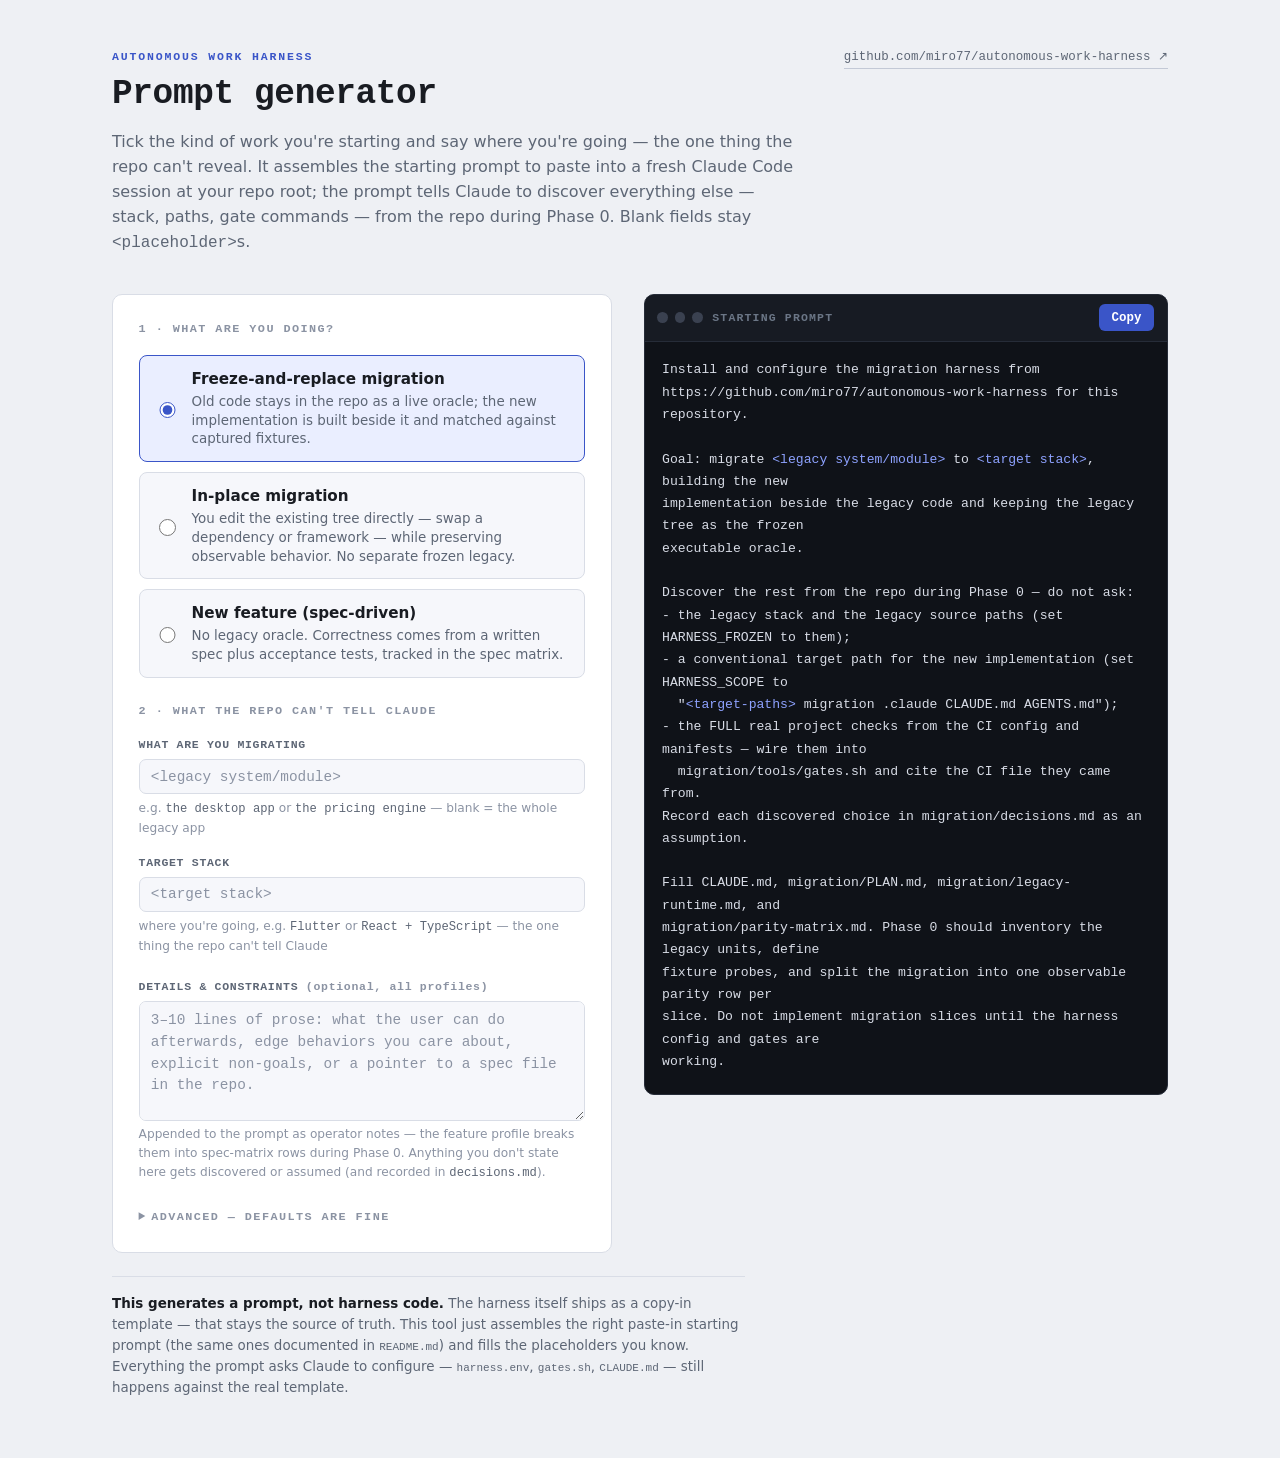
==== commit 6b97ec82: "Prompt generator: optional details-and-constraints box Co-Authored-By: Claude Fable 5 <noreply@anthr" ====
--- a/prompt-generator.html
+++ b/prompt-generator.html
@@ -132,6 +132,13 @@
   }
   .field input::placeholder { color: var(--faint); }
   .field input:focus-visible { outline: 2px solid var(--accent); outline-offset: 1px; border-color: var(--accent); }
+  .field textarea {
+    font-family: var(--mono); font-size: .9rem; color: var(--ink);
+    background: var(--field); border: 1px solid var(--border); border-radius: 7px;
+    padding: .55rem .7rem; width: 100%; min-height: 7.5rem; resize: vertical; line-height: 1.5;
+  }
+  .field textarea::placeholder { color: var(--faint); }
+  .field textarea:focus-visible { outline: 2px solid var(--accent); outline-offset: 1px; border-color: var(--accent); }
   .field .hint { font-size: .76rem; color: var(--faint); }
   .field .hint code { font-family: var(--mono); color: var(--muted); }
 
@@ -266,6 +273,16 @@
           <input id="x-users" placeholder="&lt;users/callers&gt;">
           <span class="hint">e.g. <code>analysts</code> or <code>the reporting service</code></span>
         </div>
+      </div>
+
+      <div class="field" style="margin-top:1.4rem">
+        <label for="notes">Details &amp; constraints <span style="text-transform:none;color:var(--faint)">(optional, all profiles)</span></label>
+        <textarea id="notes" placeholder="3–10 lines of prose: what the user can do afterwards, edge behaviors you care about, explicit non-goals, or a pointer to a spec file in the repo.
+
+e.g. must handle 100k rows without blocking the UI;
+respects the active filter; RFC 4180 quoting; no XLSX, no scheduling.
+Full spec: migration/SPEC.md"></textarea>
+        <span class="hint">Appended to the prompt as operator notes — the feature profile breaks them into spec-matrix rows during Phase&nbsp;0. Anything you don't state here gets discovered or assumed (and recorded in <code>decisions.md</code>).</span>
       </div>
 
       <details class="adv">
@@ -387,6 +404,11 @@
   // Render into <pre>, highlighting any remaining <...> placeholders.
   function render() {
     var text = templates[currentMode()]();
+    var notes = document.getElementById("notes").value.trim();
+    if (notes) {
+      text += "\n\nOperator notes — treat these as part of the goal (constraints, edge\n" +
+        "behaviors, non-goals; break them into matrix rows during Phase 0):\n" + notes;
+    }
     if (document.getElementById("model-split").checked) text += MODEL_SPLIT;
     out.textContent = "";
     var re = /<[^>\n]+>/g, last = 0, m;
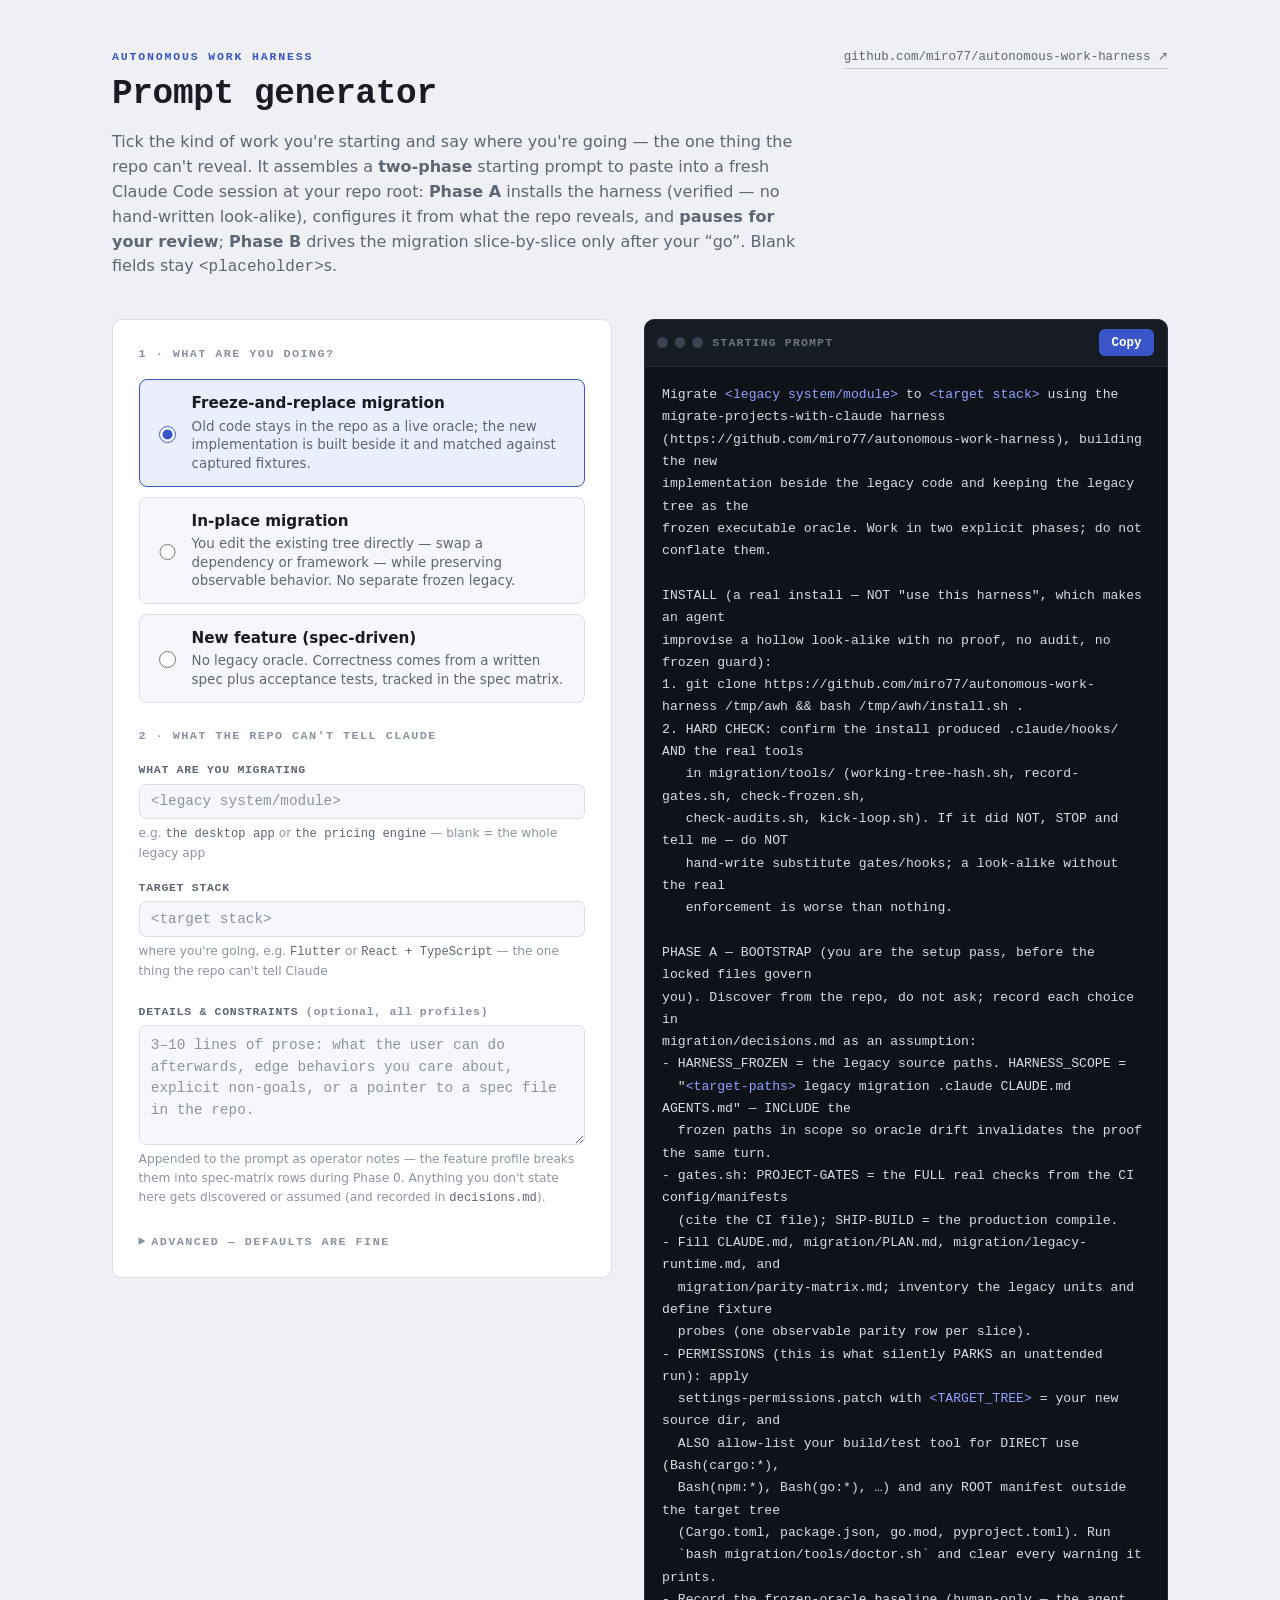
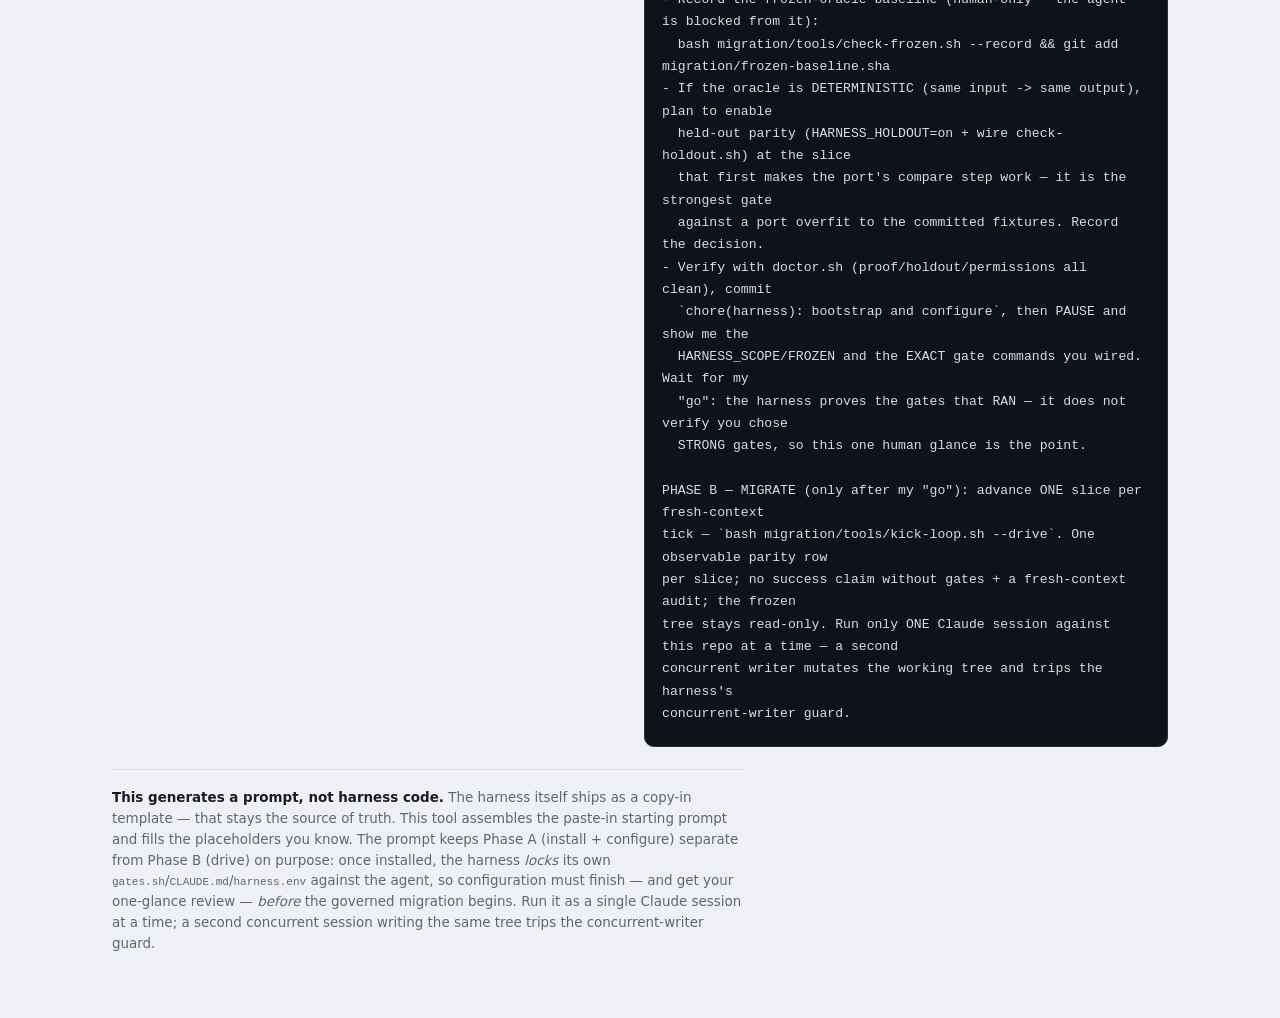
==== commit cab6174f: "prompt-generator: sync to autonomous-work-harness source (two-phase install flow) Deploys the curren" ====
--- a/prompt-generator.html
+++ b/prompt-generator.html
@@ -203,10 +203,13 @@
   </header>
   <p class="lead">
     Tick the kind of work you're starting and say where you're going — the one
-    thing the repo can't reveal. It assembles the starting prompt to paste into
-    a fresh Claude&nbsp;Code session at your repo root; the prompt tells Claude
-    to discover everything else — stack, paths, gate commands — from the repo
-    during Phase&nbsp;0. Blank fields stay <code>&lt;placeholder&gt;</code>s.
+    thing the repo can't reveal. It assembles a <strong>two-phase</strong>
+    starting prompt to paste into a fresh Claude&nbsp;Code session at your repo
+    root: <strong>Phase&nbsp;A</strong> installs the harness (verified — no
+    hand-written look-alike), configures it from what the repo reveals, and
+    <strong>pauses for your review</strong>; <strong>Phase&nbsp;B</strong> drives
+    the migration slice-by-slice only after your “go”. Blank fields stay
+    <code>&lt;placeholder&gt;</code>s.
   </p>
 
   <div class="panes">
@@ -308,12 +311,15 @@
 
   <p class="note">
     <strong>This generates a prompt, not harness code.</strong> The harness itself
-    ships as a copy-in template — that stays the source of truth. This tool just
-    assembles the right paste-in starting prompt (the same ones documented in
-    <code>README.md</code>) and fills the placeholders you know. Everything the
-    prompt asks Claude to configure — <code>harness.env</code>,
-    <code>gates.sh</code>, <code>CLAUDE.md</code> — still happens against the real
-    template.
+    ships as a copy-in template — that stays the source of truth. This tool
+    assembles the paste-in starting prompt and fills the placeholders you know.
+    The prompt keeps Phase&nbsp;A (install + configure) separate from
+    Phase&nbsp;B (drive) on purpose: once installed, the harness <em>locks</em>
+    its own <code>gates.sh</code>/<code>CLAUDE.md</code>/<code>harness.env</code>
+    against the agent, so configuration must finish — and get your one-glance
+    review — <em>before</em> the governed migration begins. Run it as a single
+    Claude session at a time; a second concurrent session writing the same tree
+    trips the concurrent-writer guard.
   </p>
 </div>
 
@@ -328,61 +334,116 @@
     return v || el.getAttribute("placeholder");
   }
 
+  // Shared blocks — every profile installs the SAME way and hits the SAME
+  // permission/checkpoint/solo-session guidance. Baked in because a bare
+  // "use this harness: <url>" makes an agent improvise a hollow look-alike with
+  // no enforcement, and an unspecified bootstrap parks unattended runs on the
+  // build tool or a root manifest.
+  var INSTALL =
+    "INSTALL (a real install — NOT \"use this harness\", which makes an agent\n" +
+    "improvise a hollow look-alike with no proof, no audit, no frozen guard):\n" +
+    "1. git clone " + URL + " /tmp/awh && bash /tmp/awh/install.sh .\n" +
+    "2. HARD CHECK: confirm the install produced .claude/hooks/ AND the real tools\n" +
+    "   in migration/tools/ (working-tree-hash.sh, record-gates.sh, check-frozen.sh,\n" +
+    "   check-audits.sh, kick-loop.sh). If it did NOT, STOP and tell me — do NOT\n" +
+    "   hand-write substitute gates/hooks; a look-alike without the real\n" +
+    "   enforcement is worse than nothing.\n\n";
+
+  var PERMS =
+    "- PERMISSIONS (this is what silently PARKS an unattended run): apply\n" +
+    "  settings-permissions.patch with <TARGET_TREE> = your new source dir, and\n" +
+    "  ALSO allow-list your build/test tool for DIRECT use (Bash(cargo:*),\n" +
+    "  Bash(npm:*), Bash(go:*), …) and any ROOT manifest outside the target tree\n" +
+    "  (Cargo.toml, package.json, go.mod, pyproject.toml). Run\n" +
+    "  `bash migration/tools/doctor.sh` and clear every warning it prints.\n";
+
+  var CHECKPOINT =
+    "- Verify with doctor.sh (proof/holdout/permissions all clean), commit\n" +
+    "  `chore(harness): bootstrap and configure`, then PAUSE and show me the\n" +
+    "  HARNESS_SCOPE/FROZEN and the EXACT gate commands you wired. Wait for my\n" +
+    "  \"go\": the harness proves the gates that RAN — it does not verify you chose\n" +
+    "  STRONG gates, so this one human glance is the point.\n\n";
+
+  var SOLO =
+    " Run only ONE Claude session against this repo at a time — a second\n" +
+    "concurrent writer mutates the working tree and trips the harness's\n" +
+    "concurrent-writer guard.";
+
   var templates = {
     freeze: function () {
-      return "Install and configure the migration harness from\n" +
-        URL + " for this repository.\n\n" +
-        "Goal: migrate " + val("f-sys") + " to " + val("f-tstack") + ", building the new\n" +
-        "implementation beside the legacy code and keeping the legacy tree as the frozen\n" +
-        "executable oracle.\n\n" +
-        "Discover the rest from the repo during Phase 0 — do not ask:\n" +
-        "- the legacy stack and the legacy source paths (set HARNESS_FROZEN to them);\n" +
-        "- a conventional target path for the new implementation (set HARNESS_SCOPE to\n" +
-        "  \"<target-paths> migration .claude CLAUDE.md AGENTS.md\");\n" +
-        "- the FULL real project checks from the CI config and manifests — wire them into\n" +
-        "  migration/tools/gates.sh and cite the CI file they came from.\n" +
-        "Record each discovered choice in migration/decisions.md as an assumption.\n\n" +
-        "Fill CLAUDE.md, migration/PLAN.md, migration/legacy-runtime.md, and\n" +
-        "migration/parity-matrix.md. Phase 0 should inventory the legacy units, define\n" +
-        "fixture probes, and split the migration into one observable parity row per\n" +
-        "slice. Do not implement migration slices until the harness config and gates are\n" +
-        "working.";
+      return "Migrate " + val("f-sys") + " to " + val("f-tstack") + " using the\n" +
+        "migrate-projects-with-claude harness (" + URL + "), building the new\n" +
+        "implementation beside the legacy code and keeping the legacy tree as the\n" +
+        "frozen executable oracle. Work in two explicit phases; do not conflate them.\n\n" +
+        INSTALL +
+        "PHASE A — BOOTSTRAP (you are the setup pass, before the locked files govern\n" +
+        "you). Discover from the repo, do not ask; record each choice in\n" +
+        "migration/decisions.md as an assumption:\n" +
+        "- HARNESS_FROZEN = the legacy source paths. HARNESS_SCOPE =\n" +
+        "  \"<target-paths> legacy migration .claude CLAUDE.md AGENTS.md\" — INCLUDE the\n" +
+        "  frozen paths in scope so oracle drift invalidates the proof the same turn.\n" +
+        "- gates.sh: PROJECT-GATES = the FULL real checks from the CI config/manifests\n" +
+        "  (cite the CI file); SHIP-BUILD = the production compile.\n" +
+        "- Fill CLAUDE.md, migration/PLAN.md, migration/legacy-runtime.md, and\n" +
+        "  migration/parity-matrix.md; inventory the legacy units and define fixture\n" +
+        "  probes (one observable parity row per slice).\n" +
+        PERMS +
+        "- Record the frozen-oracle baseline (human-only — the agent is blocked from it):\n" +
+        "  bash migration/tools/check-frozen.sh --record && git add migration/frozen-baseline.sha\n" +
+        "- If the oracle is DETERMINISTIC (same input -> same output), plan to enable\n" +
+        "  held-out parity (HARNESS_HOLDOUT=on + wire check-holdout.sh) at the slice\n" +
+        "  that first makes the port's compare step work — it is the strongest gate\n" +
+        "  against a port overfit to the committed fixtures. Record the decision.\n" +
+        CHECKPOINT +
+        "PHASE B — MIGRATE (only after my \"go\"): advance ONE slice per fresh-context\n" +
+        "tick — `bash migration/tools/kick-loop.sh --drive`. One observable parity row\n" +
+        "per slice; no success claim without gates + a fresh-context audit; the frozen\n" +
+        "tree stays read-only." + SOLO;
     },
     inplace: function () {
-      return "Configure the migration harness from\n" +
-        URL + " for an in-place migration.\n\n" +
-        "Goal: transform the existing code from " + val("i-old") + " to\n" +
-        val("i-new") + " without changing observable behavior.\n\n" +
-        "Discover the rest from the repo during Phase 0 — do not ask:\n" +
-        "- the source paths that use " + val("i-old") + " (set\n" +
-        "  HARNESS_SCOPE to \"<source-paths> migration .claude CLAUDE.md AGENTS.md\");\n" +
-        "  leave HARNESS_FROZEN empty — there is no separate legacy tree to freeze;\n" +
-        "- the FULL real project checks from the CI config and manifests — wire them into\n" +
-        "  migration/tools/gates.sh and cite the CI file they came from.\n" +
-        "Record each discovered choice in migration/decisions.md as an assumption.\n\n" +
-        "Before editing each unit, capture its current behavior as fixtures from the base\n" +
-        "commit using probes in migration/fixtures/ or probes/.\n\n" +
-        "Fill CLAUDE.md and migration/parity-matrix.md so each row names one behavior to\n" +
-        "preserve, the fixture/probe that captures it, and the source paths to edit.\n" +
-        "Work one row at a time; no success claim without gates and fresh-context audit.";
+      return "Migrate this repo IN PLACE from " + val("i-old") + " to " + val("i-new") + "\n" +
+        "using the migrate-projects-with-claude harness (" + URL + "), without\n" +
+        "changing observable behavior. Work in two explicit phases; do not conflate them.\n\n" +
+        INSTALL +
+        "PHASE A — BOOTSTRAP (setup pass, before the locked files govern you). Discover\n" +
+        "from the repo, do not ask; record each choice in migration/decisions.md:\n" +
+        "- Leave HARNESS_FROZEN empty — there is no separate legacy tree (unless the\n" +
+        "  repo vendors " + val("i-old") + "'s own sources: freeze those). HARNESS_SCOPE\n" +
+        "  = \"<source-paths> migration .claude CLAUDE.md AGENTS.md\" PLUS the build/CI\n" +
+        "  scripts and any vendored tool binaries the gates run — the proof must cover\n" +
+        "  the gates' own inputs.\n" +
+        "- gates.sh PROJECT-GATES = the FULL real checks from the CI config/manifests\n" +
+        "  (cite the CI file). Consider HARNESS_ORACLE=\"baselines\" (docs/IN-PLACE-PROFILE.md).\n" +
+        "- Fill CLAUDE.md and migration/parity-matrix.md.\n" +
+        PERMS +
+        CHECKPOINT +
+        "PHASE B — MIGRATE (only after my \"go\"): tests-first — before editing a unit,\n" +
+        "capture its current behavior as fixtures from the base commit; a unit gets a\n" +
+        "T-row (pin behavior on unmigrated code + a baseline snapshot) before its M-row\n" +
+        "(the edit). One row at a time via `bash migration/tools/kick-loop.sh --drive`;\n" +
+        "no success claim without gates + a fresh-context audit." + SOLO;
     },
     feature: function () {
-      return "Use the feature profile of the harness from\n" +
-        URL + " to build " + val("x-feat") + ".\n\n" +
-        "Goal: add " + val("x-feat") + " for " + val("x-users") + ". Correctness is the written spec,\n" +
-        "not legacy parity.\n\n" +
-        "Rename template/CLAUDE-feature.md to CLAUDE.md. Use migration/spec-matrix.md as\n" +
-        "the status board and leave HARNESS_FROZEN empty.\n\n" +
-        "Discover the rest from the repo during Phase 0 — do not ask:\n" +
-        "- the source paths the feature lives in (set HARNESS_SCOPE to\n" +
-        "  \"<source-paths> migration .claude CLAUDE.md AGENTS.md\");\n" +
-        "- the FULL existing checks from the CI config and manifests — wire them plus the\n" +
-        "  new acceptance tests into migration/tools/gates.sh.\n" +
-        "Record each discovered choice in migration/decisions.md as an assumption.\n\n" +
-        "During Phase 0, break the feature into one row per observable acceptance\n" +
-        "criterion. Write or name the acceptance test for each row before implementation.\n" +
-        "Use spec-auditor for fresh-context audits. Keep the existing suite green on\n" +
-        "every slice.";
+      return "Build " + val("x-feat") + " for " + val("x-users") + " using the FEATURE\n" +
+        "profile of the migrate-projects-with-claude harness (" + URL + ") —\n" +
+        "correctness is a written spec, not legacy parity. Work in two explicit phases;\n" +
+        "do not conflate them.\n\n" +
+        INSTALL +
+        "PHASE A — BOOTSTRAP (setup pass, before the locked files govern you). Discover\n" +
+        "from the repo, do not ask; record each choice in migration/decisions.md:\n" +
+        "- Rename the installed CLAUDE-feature.md (repo root) to CLAUDE.md and set\n" +
+        "  HARNESS_PROFILE=\"feature\" in migration/harness.env — the loop then drives\n" +
+        "  /feature-slice against migration/spec-matrix.md. Leave HARNESS_FROZEN empty.\n" +
+        "- HARNESS_SCOPE = \"<source-paths> migration .claude CLAUDE.md AGENTS.md\".\n" +
+        "- gates.sh PROJECT-GATES = the FULL existing checks (cite the CI file) PLUS the\n" +
+        "  new acceptance tests. Break the feature into one row per observable\n" +
+        "  acceptance criterion; write/name the acceptance test for each before it.\n" +
+        PERMS +
+        CHECKPOINT +
+        "PHASE B — MIGRATE (only after my \"go\"): one acceptance-criterion row per\n" +
+        "fresh-context tick via `bash migration/tools/kick-loop.sh --drive`; use\n" +
+        "spec-auditor for fresh-context audits; keep the existing suite green every\n" +
+        "slice; no success claim without gates + audit." + SOLO;
     }
   };
 
@@ -390,10 +451,12 @@
   // stays identical to the canonical README prompts.
   var MODEL_SPLIT =
     "\n\nModel strategy (split): run implementation slices on Sonnet — set model to\n" +
-    "sonnet in settings.json, or pass --model sonnet to the driver. Keep the\n" +
-    "parity-auditor, spec-auditor and legacy-analyst subagents pinned to Opus (the\n" +
-    "model: field in .claude/agents/*.md) so the fresh-context audit stays sharp. Run\n" +
-    "Phase 0 — inventory, slicing, matrix — once on Opus (--model opus) before driving.";
+    "sonnet in settings.json (kick-loop.sh has no --model flag; its only model switch\n" +
+    "is HARNESS_ESCALATE_MODEL in migration/harness.env, which escalates a stuck tick\n" +
+    "to a different model). Keep the parity-auditor, spec-auditor and legacy-analyst\n" +
+    "subagents pinned to Opus (the model: field in .claude/agents/*.md) so the\n" +
+    "fresh-context audit stays sharp. Run Phase A (bootstrap) and the first (B01)\n" +
+    "tick in a session started with `claude --model opus` before driving.";
 
   var out = document.getElementById("out");
 
